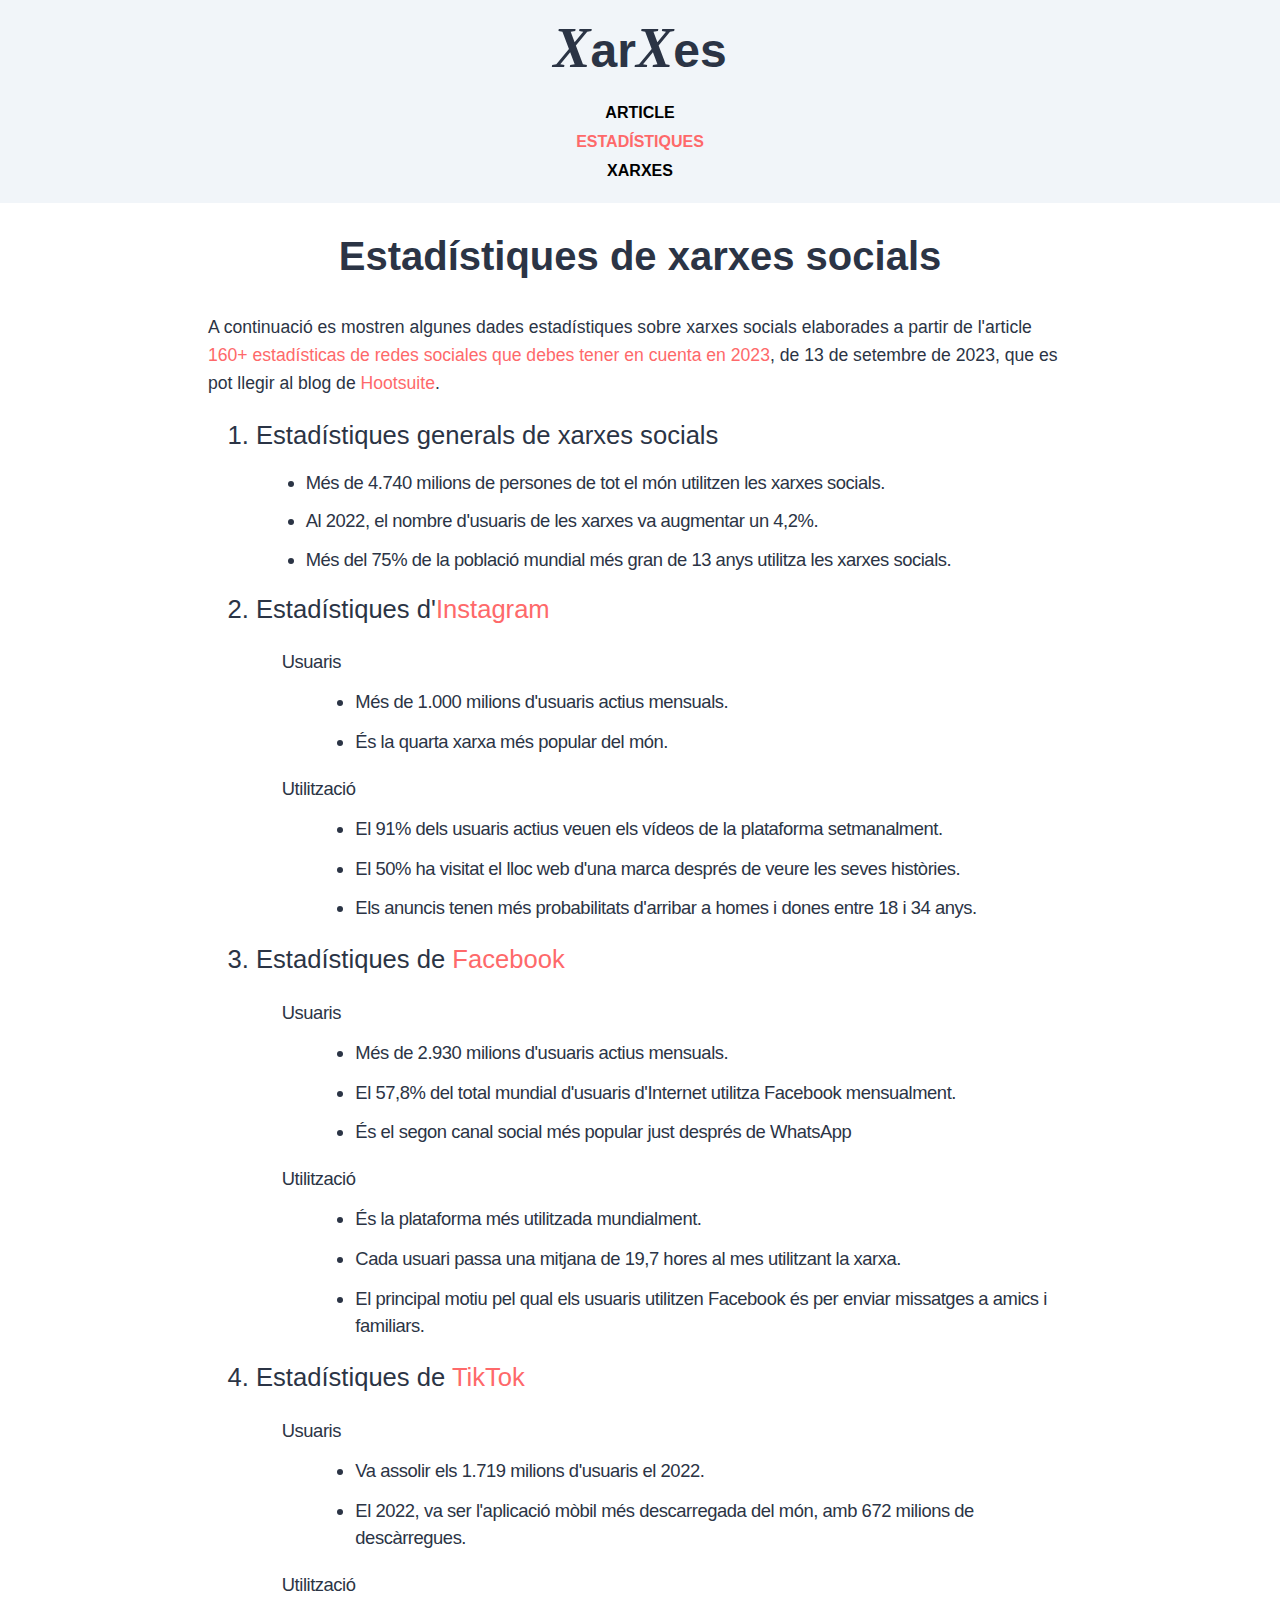
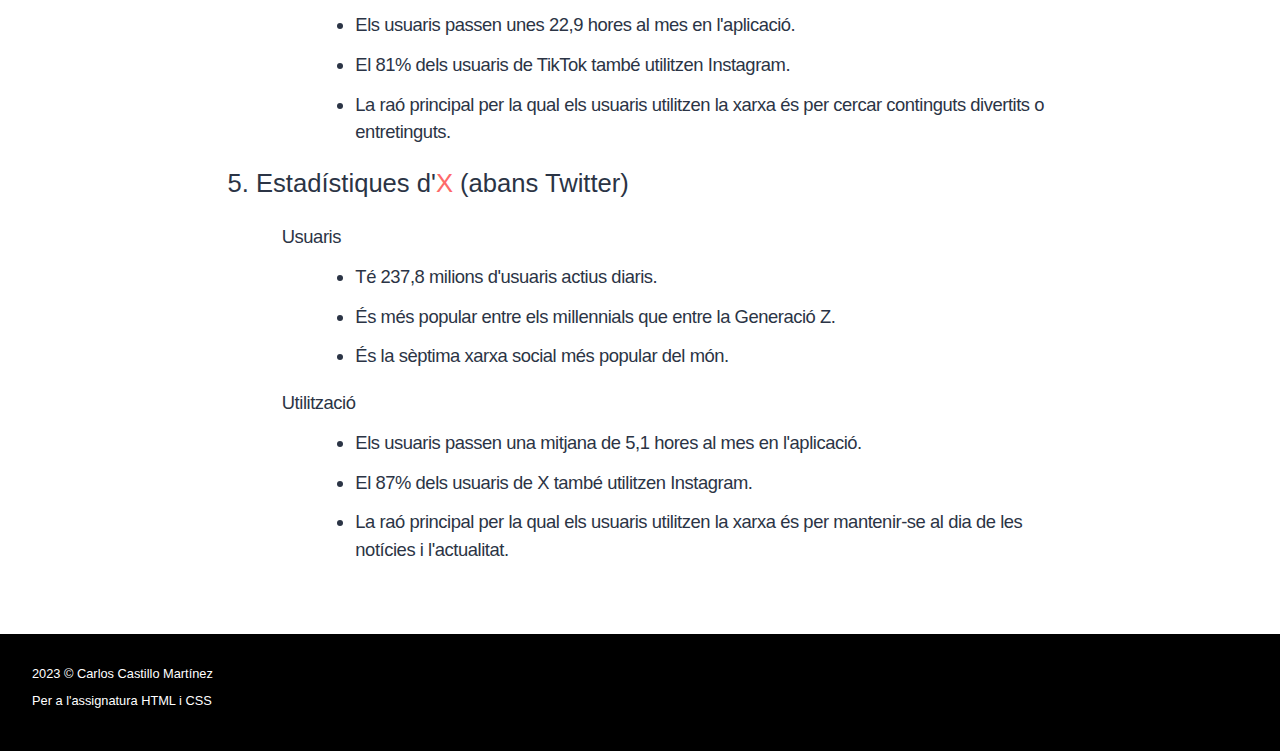
==== estadistiques.html @ ff18bd81 "Complete statistics design page" ====
<!DOCTYPE html>
<html lang="en">
    <head>
        <meta charset="UTF-8" />
        <meta name="viewport" content="width=device-width, initial-scale=1.0" />
        <link rel="stylesheet" href="./css/estils.css">
        <link rel="stylesheet" href="https://cdnjs.cloudflare.com/ajax/libs/font-awesome/6.4.2/css/all.min.css" integrity="sha512-z3gLpd7yknf1YoNbCzqRKc4qyor8gaKU1qmn+CShxbuBusANI9QpRohGBreCFkKxLhei6S9CQXFEbbKuqLg0DA==" crossorigin="anonymous" referrerpolicy="no-referrer" />
        <title>Index</title>
    </head>
    <body>
        <header>
                <a href="index.html" class="logo">
                    <span class="x-letter">X</span>ar<span class="x-letter">X</span>es
                </a>
            <nav>
                <ul>
                    <li><a href="index.html">Article</a></li>
                    <li><a href="estadistiques.html" class="active">Estadístiques</a></li>
                    <li><a href="xarxes.html">Xarxes</a></li>
                </ul>
            </nav>
        </header>

        <main>
            <h1>
                Estadístiques de xarxes socials
            </h1>
            <p class="statistics-subtitle">
                A continuació es mostren algunes dades estadístiques sobre xarxes socials 
                elaborades a partir de l'article <a href="https://blog.hootsuite.com/es/125-estadisticas-de-redes-sociales/" target="_blank">160+ estadísticas de redes sociales que debes tener en 
                cuenta en 2023</a>, de 13 de setembre de 2023, que es pot llegir al blog de <a href="https://blog.hootsuite.com/es/" target="_blank">Hootsuite</a>.
            </p>
            <ol>
                <li>
                    <p>Estadístiques generals de xarxes socials</p>
                    <ul>
                        <li>Més de 4.740 milions de persones de tot el món utilitzen les xarxes 
                            socials.</li>
                        <li>Al 2022, el nombre d'usuaris de les xarxes va augmentar un 4,2%.</li>
                        <li>Més del 75% de la població mundial més gran de 13 anys utilitza les 
                            xarxes socials. </li>
                    </ul>
                </li>
                <li>
                    <p>Estadístiques d'<a href="">Instagram</a></p>
                    <ul>
                        <li class="users">
                            <p><i class="fa-solid fa-user-group"></i>Usuaris</p>
                            <ul>
                                <li>Més de 1.000 milions d'usuaris actius mensuals.</li>
                                <li>És la quarta xarxa més popular del món.</li>
                            </ul>
                        </li>
                        <li class="users">
                            <p><i class="fa-solid fa-user-group"></i>Utilització</p>
                            <ul>
                                <li>El 91% dels usuaris actius veuen els vídeos de la plataforma 
                                    setmanalment.</li>
                                <li>El 50% ha visitat el lloc web d'una marca després de veure les 
                                    seves històries.</li>
                                <li>Els anuncis tenen més probabilitats d'arribar a homes i dones 
                                    entre 18 i 34 anys.</li>
                            </ul>
                        </li>
                    </ul>
                </li>
                <li>
                    <p>Estadístiques de <a href="">Facebook</a></p>
                    <ul>
                        <li class="users">
                            <p><i class="fa-solid fa-user-group"></i>Usuaris</p>
                            <ul>
                                <li>Més de 2.930 milions d'usuaris actius mensuals.</li>
                                <li>El 57,8% del total mundial d'usuaris d'Internet utilitza Facebook 
                                    mensualment.</li>
                                <li>És el segon canal social més popular just després de WhatsApp</li>
                            </ul>
                        </li>
                        <li class="users">
                            <p><i class="fa-solid fa-user-group"></i>Utilització</p>
                            <ul>
                                <li>És la plataforma més utilitzada mundialment.</li>
                                <li>Cada usuari passa una mitjana de 19,7 hores al mes utilitzant la 
                                    xarxa.</li>
                                <li>El principal motiu pel qual els usuaris utilitzen Facebook és per 
                                    enviar missatges a amics i familiars.</li>
                            </ul>
                        </li>
                    </ul>
                </li>
                <li>
                    <p>Estadístiques de <a href="">TikTok</a></p>
                    <ul>
                        <li class="users">
                            <p><i class="fa-solid fa-user-group"></i>Usuaris</p>
                            <ul>
                                <li>Va assolir els 1.719 milions d'usuaris el 2022. </li>
                                <li>El 2022, va ser l'aplicació mòbil més descarregada del món, amb 
                                    672 milions de descàrregues.</li>
                            </ul>
                        </li>
                        <li class="users">
                            <p><i class="fa-solid fa-user-group"></i>Utilització</p>
                            <ul>
                                <li>Els usuaris passen unes 22,9 hores al mes en l'aplicació.</li>
                                <li>El 81% dels usuaris de TikTok també utilitzen Instagram.</li>
                                <li>La raó principal per la qual els usuaris utilitzen la xarxa és per 
                                    cercar continguts divertits o entretinguts. </li>
                            </ul>
                        </li>
                    </ul>
                </li>
                <li>
                    <p>Estadístiques d'<a href="">X</a> (abans Twitter)</p>
                    <ul>
                        <li class="users">
                            <p><i class="fa-solid fa-user-group"></i>Usuaris</p>
                            <ul>
                                <li>Té 237,8 milions d'usuaris actius diaris.</li>
                                <li>És més popular entre els millennials que entre la Generació Z.</li>
                                <li>És la sèptima xarxa social més popular del món.</li>
                            </ul>
                        </li>
                        <li class="users">
                            <p><i class="fa-solid fa-user-group"></i>Utilització</p>
                            <ul>
                                <li>Els usuaris passen una mitjana de 5,1 hores al mes en 
                                    l'aplicació.</li>
                                <li>El 87% dels usuaris de X també utilitzen Instagram.</li>
                                <li>La raó principal per la qual els usuaris utilitzen la xarxa és per 
                                    mantenir-se al dia de les notícies i l'actualitat.</li>
                            </ul>
                        </li>
                    </ul>
                </li>
            </ol>
        </main>
        <footer>
            <p>2023 © Carlos Castillo Martínez</p>
            <p>Per a l'assignatura HTML i CSS</p>
        </footer>
    </body>
</html>
---- css/estils.css ----
/* RESET */

* {
    margin: 0;
    padding: 0;
    box-sizing: border-box;
}

/* VARIABLES */

:root {
    --color-normal: rgb(43,52,69);
    --color-contrast: rgb(254, 105, 106);
    --color-contrast-alpha: rgba(254, 105, 106, 0.5);
}

/* TIPOGRAFIA */

body {
    font-family: Verdana, Tahoma, sans-serif;
    color: var(--color-normal);
}

h1 {
    text-align: center;
}

a {
    color: var(--color-contrast);
    text-decoration: none;
}

a:hover {
    color: rgba(var(--color-contrast), 0.5);
}

a.logo{
    font-size: 3rem;
    font-weight: bold;
    color: var(--color-normal);
}

nav a {
    color: black;
    font-weight: bold;
    text-transform: uppercase;
}


a.logo:hover,
nav a:hover {
    color: var(--color-contrast-alpha);
}

nav a.active {
    color: var(--color-contrast);
}

span.x-letter {
    font-family: Georgia, 'Times New Roman', Times, serif;
    font-style: italic;
    font-size: 3.5rem;
}

h1 {
    font-size: 2.5rem;
    line-height: 1.15;
}

p.author {
    text-align: center;
    font-size: 0.8rem;
}

figure.hero-image figcaption {
    font-size: 1.1rem;
    line-height: 1.6;
}

h2 {
    font-size: 2rem;
}

p {
    font-size: 1.1rem;
    line-height: 1.58;
}

q {
    quotes: "«" "»";
}



blockquote {
    font-family: Georgia, 'Times New Roman', Times, serif;
    font-weight: bold;
    font-style: italic;
    font-size: 1.15rem;
    line-height: 1.5;
    letter-spacing: -0.38px;
}

.font p{
    font-size: 0.875rem;
    line-height: 0.7;
    letter-spacing: -0.02px;
}

footer p {
    color: rgb(255, 255, 255);
    font-size: 0.8rem;
}

/* Estadístiques */

ol>li p{
    font-size: 1.6rem;
}

ol>li::marker {
    font-size: 1.6rem;
}

ol li ul, li.users p {
    font-size: 1.15rem;
    letter-spacing: -0.45px;
}

ol li ul li ul li{
    line-height: 1.5;
}


/* LAYOUT */

/* Article */

header {
    background-color: rgb(241, 245, 249);
    text-align: center;
    padding: 1em 0 1.4em 0;
}

nav {
    margin-top: 1.5em;
}

nav a {
    display: block;
    margin-top: 0.7em;
}

main {
    width: 67.5%;
    max-width: 900px;
    margin: 0 auto;
}

h1 {
    margin-top: 0.75em;
}

p.author {
    margin-top: 1.2em;
}

figure.hero-image {
    margin-top: 2em;
    
}

figure.hero-image figcaption {
    width: 79.6%;
    margin: 1.95em auto 0 auto;
    padding-bottom: 1em;
}

h2 {
    margin-top: 0.4em;
}

p {
    margin-top: 1em;
}

abbr {
    text-underline-offset: 3px;
}

blockquote {
    border-left: 8px solid var(--color-contrast);
    margin-top: 0.8em;
    margin-left: 2.35em;
    padding-left: 0.8em;
    width: 90%;
}

.font {
    margin-top: 2.6em;
}


footer {
    background-color: rgb(0, 0, 0);
    margin-top: 4.4em;
    padding: 1.5em 2em 2.5em 2em;
}

footer p {
    margin-top: 0.5em;
}

/* Estadístiques */

.statistics-subtitle {
    margin-top: 2em;
    margin-bottom: 0;
}

ol>li {
    margin-top: -0.5em;
    margin-left: 3em;
    
}

ul li {
    list-style-type: disc;
}

ol li ul li{
    margin-top: 0.9em;
    margin-left: 2.7em;
}

ol li ul li ul li{
    margin-top: 0.65em;
}

li.users {
    list-style-type: none; 
    margin-top: 0.8em;
}

li.users:nth-child(2) {
    margin-top: 0.8em;
}

li.users p {
    margin-left: -1.4em;
}

i {
    transform: scaleX(-1) scale(0.7);
    margin-right: 0.1em;

}
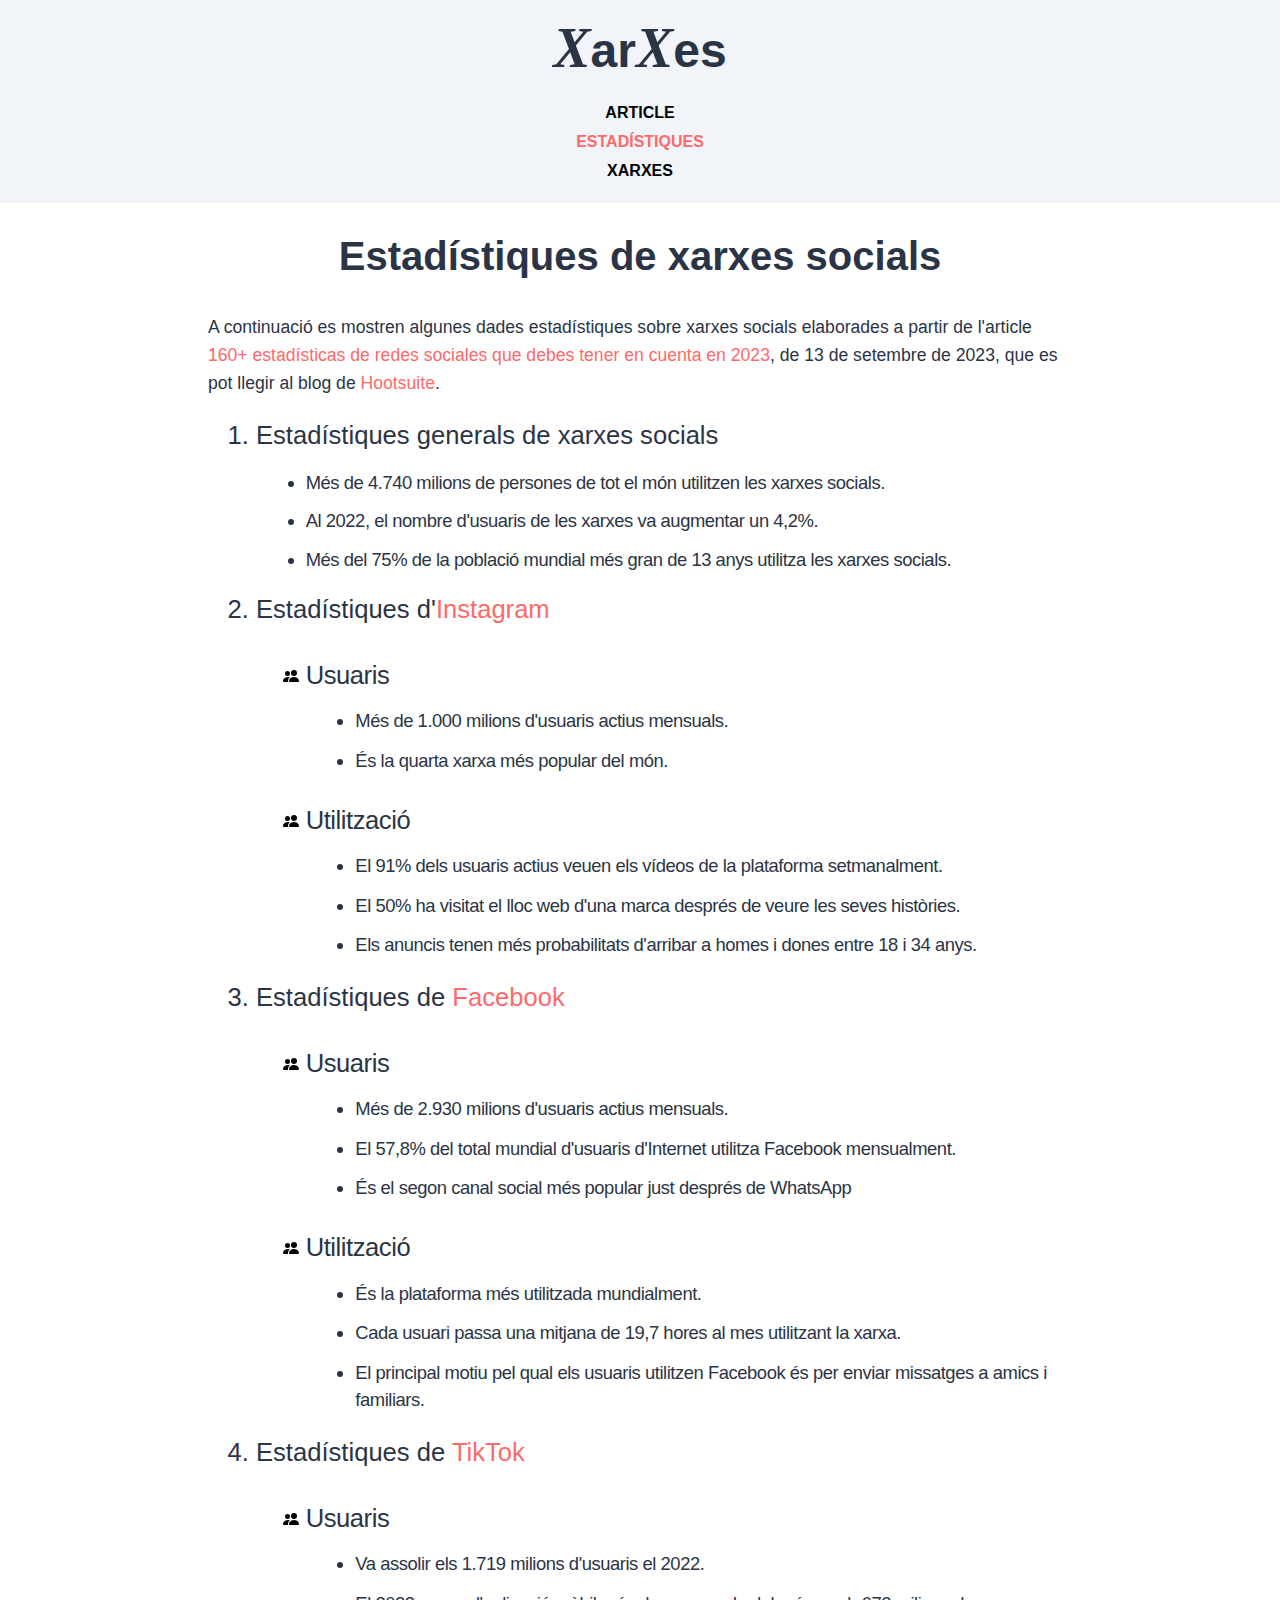
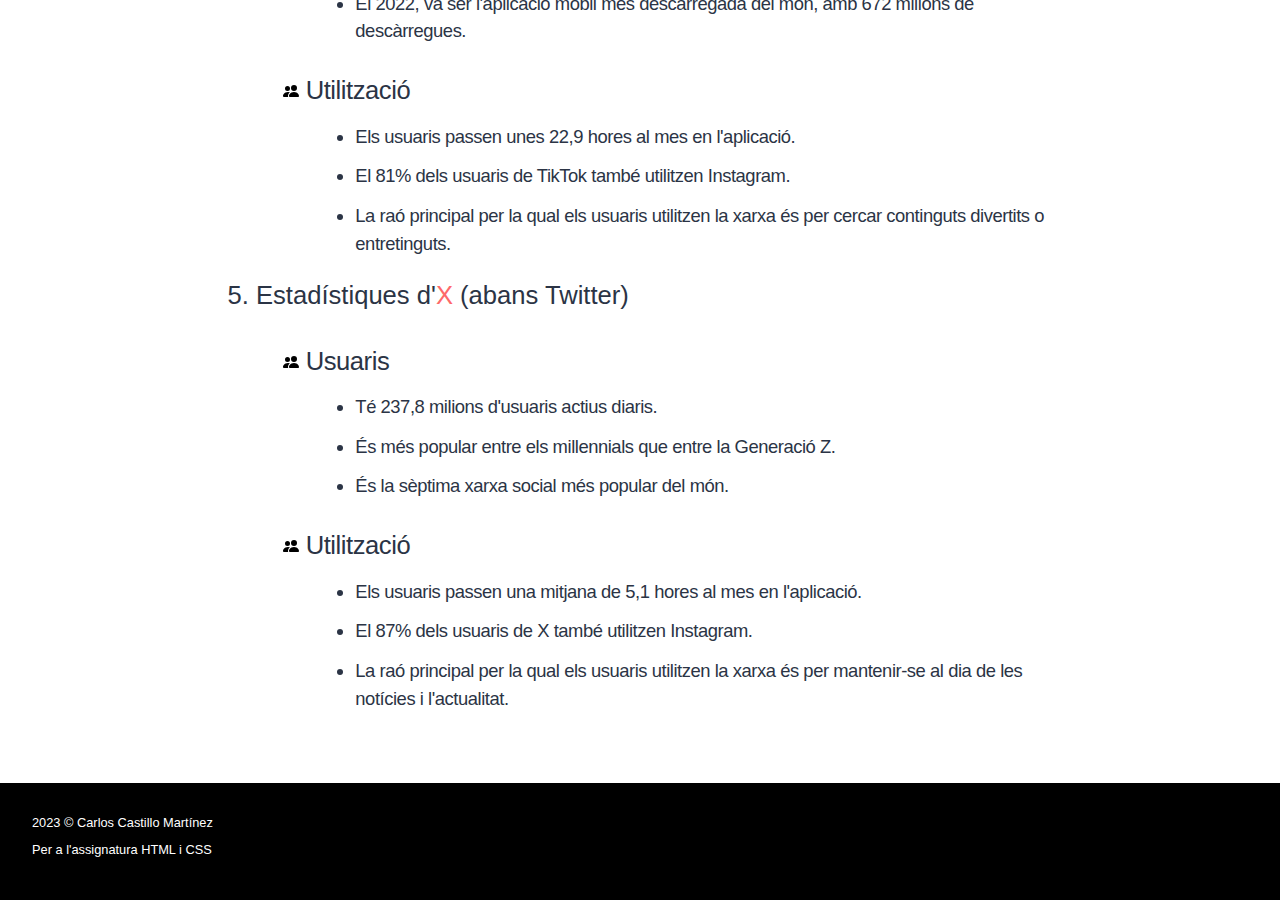
==== commit 66503062: "Solve lists image bullets issue" ====
--- a/estadistiques.html
+++ b/estadistiques.html
@@ -4,8 +4,7 @@
         <meta charset="UTF-8" />
         <meta name="viewport" content="width=device-width, initial-scale=1.0" />
         <link rel="stylesheet" href="./css/estils.css">
-        <link rel="stylesheet" href="https://cdnjs.cloudflare.com/ajax/libs/font-awesome/6.4.2/css/all.min.css" integrity="sha512-z3gLpd7yknf1YoNbCzqRKc4qyor8gaKU1qmn+CShxbuBusANI9QpRohGBreCFkKxLhei6S9CQXFEbbKuqLg0DA==" crossorigin="anonymous" referrerpolicy="no-referrer" />
-        <title>Index</title>
+        <title>Estadístiques de xarxes socials</title>
     </head>
     <body>
         <header>
@@ -42,17 +41,17 @@
                     </ul>
                 </li>
                 <li>
-                    <p>Estadístiques d'<a href="">Instagram</a></p>
-                    <ul>
-                        <li class="users">
-                            <p><i class="fa-solid fa-user-group"></i>Usuaris</p>
+                    <p>Estadístiques d'<a href="./xarxes.html#instagram">Instagram</a></p>
+                    <ul class="users">
+                        <li>
+                            <p>Usuaris</p>
                             <ul>
                                 <li>Més de 1.000 milions d'usuaris actius mensuals.</li>
                                 <li>És la quarta xarxa més popular del món.</li>
                             </ul>
                         </li>
-                        <li class="users">
-                            <p><i class="fa-solid fa-user-group"></i>Utilització</p>
+                        <li>
+                            <p>Utilització</p>
                             <ul>
                                 <li>El 91% dels usuaris actius veuen els vídeos de la plataforma 
                                     setmanalment.</li>
@@ -65,10 +64,10 @@
                     </ul>
                 </li>
                 <li>
-                    <p>Estadístiques de <a href="">Facebook</a></p>
-                    <ul>
-                        <li class="users">
-                            <p><i class="fa-solid fa-user-group"></i>Usuaris</p>
+                    <p>Estadístiques de <a href="./xarxes.html#facebook">Facebook</a></p>
+                    <ul class="users">
+                        <li>
+                            <p>Usuaris</p>
                             <ul>
                                 <li>Més de 2.930 milions d'usuaris actius mensuals.</li>
                                 <li>El 57,8% del total mundial d'usuaris d'Internet utilitza Facebook 
@@ -76,8 +75,8 @@
                                 <li>És el segon canal social més popular just després de WhatsApp</li>
                             </ul>
                         </li>
-                        <li class="users">
-                            <p><i class="fa-solid fa-user-group"></i>Utilització</p>
+                        <li>
+                            <p>Utilització</p>
                             <ul>
                                 <li>És la plataforma més utilitzada mundialment.</li>
                                 <li>Cada usuari passa una mitjana de 19,7 hores al mes utilitzant la 
@@ -89,18 +88,18 @@
                     </ul>
                 </li>
                 <li>
-                    <p>Estadístiques de <a href="">TikTok</a></p>
-                    <ul>
-                        <li class="users">
-                            <p><i class="fa-solid fa-user-group"></i>Usuaris</p>
+                    <p>Estadístiques de <a href="./xarxes.html#tiktok">TikTok</a></p>
+                    <ul class="users">
+                        <li>
+                            <p>Usuaris</p>
                             <ul>
                                 <li>Va assolir els 1.719 milions d'usuaris el 2022. </li>
                                 <li>El 2022, va ser l'aplicació mòbil més descarregada del món, amb 
                                     672 milions de descàrregues.</li>
                             </ul>
                         </li>
-                        <li class="users">
-                            <p><i class="fa-solid fa-user-group"></i>Utilització</p>
+                        <li>
+                            <p>Utilització</p>
                             <ul>
                                 <li>Els usuaris passen unes 22,9 hores al mes en l'aplicació.</li>
                                 <li>El 81% dels usuaris de TikTok també utilitzen Instagram.</li>
@@ -111,18 +110,18 @@
                     </ul>
                 </li>
                 <li>
-                    <p>Estadístiques d'<a href="">X</a> (abans Twitter)</p>
-                    <ul>
-                        <li class="users">
-                            <p><i class="fa-solid fa-user-group"></i>Usuaris</p>
+                    <p>Estadístiques d'<a href="./xarxes.html#twitter">X</a> (abans Twitter)</p>
+                    <ul class="users">
+                        <li>
+                            <p>Usuaris</p>
                             <ul>
                                 <li>Té 237,8 milions d'usuaris actius diaris.</li>
                                 <li>És més popular entre els millennials que entre la Generació Z.</li>
                                 <li>És la sèptima xarxa social més popular del món.</li>
                             </ul>
                         </li>
-                        <li class="users">
-                            <p><i class="fa-solid fa-user-group"></i>Utilització</p>
+                        <li>
+                            <p>Utilització</p>
                             <ul>
                                 <li>Els usuaris passen una mitjana de 5,1 hores al mes en 
                                     l'aplicació.</li>
--- a/css/estils.css
+++ b/css/estils.css
@@ -1,4 +1,3 @@
-
 /* RESET */
 
 * {
@@ -10,7 +9,7 @@
 /* VARIABLES */
 
 :root {
-    --color-normal: rgb(43,52,69);
+    --color-normal: rgb(43, 52, 69);
     --color-contrast: rgb(254, 105, 106);
     --color-contrast-alpha: rgba(254, 105, 106, 0.5);
 }
@@ -35,7 +34,7 @@
     color: rgba(var(--color-contrast), 0.5);
 }
 
-a.logo{
+a.logo {
     font-size: 3rem;
     font-weight: bold;
     color: var(--color-normal);
@@ -47,7 +46,6 @@
     text-transform: uppercase;
 }
 
-
 a.logo:hover,
 nav a:hover {
     color: var(--color-contrast-alpha);
@@ -58,7 +56,7 @@
 }
 
 span.x-letter {
-    font-family: Georgia, 'Times New Roman', Times, serif;
+    font-family: Georgia, "Times New Roman", Times, serif;
     font-style: italic;
     font-size: 3.5rem;
 }
@@ -91,10 +89,8 @@
     quotes: "«" "»";
 }
 
-
-
 blockquote {
-    font-family: Georgia, 'Times New Roman', Times, serif;
+    font-family: Georgia, "Times New Roman", Times, serif;
     font-weight: bold;
     font-style: italic;
     font-size: 1.15rem;
@@ -102,7 +98,7 @@
     letter-spacing: -0.38px;
 }
 
-.font p{
+.font p {
     font-size: 0.875rem;
     line-height: 0.7;
     letter-spacing: -0.02px;
@@ -115,23 +111,23 @@
 
 /* Estadístiques */
 
-ol>li p{
+ol > li p {
     font-size: 1.6rem;
 }
 
-ol>li::marker {
+ol > li::marker {
     font-size: 1.6rem;
 }
 
-ol li ul, li.users p {
+ol li ul,
+li.users p {
     font-size: 1.15rem;
     letter-spacing: -0.45px;
 }
 
-ol li ul li ul li{
+ol li ul li ul li {
     line-height: 1.5;
 }
-
 
 /* LAYOUT */
 
@@ -168,7 +164,6 @@
 
 figure.hero-image {
     margin-top: 2em;
-    
 }
 
 figure.hero-image figcaption {
@@ -201,7 +196,6 @@
     margin-top: 2.6em;
 }
 
-
 footer {
     background-color: rgb(0, 0, 0);
     margin-top: 4.4em;
@@ -219,40 +213,52 @@
     margin-bottom: 0;
 }
 
-ol>li {
+ol li {
     margin-top: -0.5em;
     margin-left: 3em;
-    
-}
-
-ul li {
+}
+
+ol li ul {
     list-style-type: disc;
-}
-
-ol li ul li{
+    list-style-image: none;
+}
+
+ol li ul li {
     margin-top: 0.9em;
     margin-left: 2.7em;
 }
 
-ol li ul li ul li{
+ol li ul li ul li {
     margin-top: 0.65em;
 }
 
-li.users {
-    list-style-type: none; 
+ul.users {
+    list-style-image: url(../img/users.svg);
     margin-top: 0.8em;
 }
 
-li.users:nth-child(2) {
-    margin-top: 0.8em;
-}
-
-li.users p {
-    margin-left: -1.4em;
-}
-
-i {
-    transform: scaleX(-1) scale(0.7);
-    margin-right: 0.1em;
-
-}+/* Xarxes */
+
+.xarxa-social {
+    margin-top: 1.7em;
+}
+
+.xarxa-social p:first-of-type {
+    margin-top: 0.2em;
+}
+
+.xarxa-social figure {
+    margin-top: 1em;
+    text-align: center;
+}
+
+.xarxa-social figcaption {
+    font-size: 0.71rem;
+    margin-top: 1.2em;
+}
+
+.xarxa-social > a:last-of-type {
+    font-size: 0.8rem;
+    display: block;
+    margin-top: 1.6em;
+}
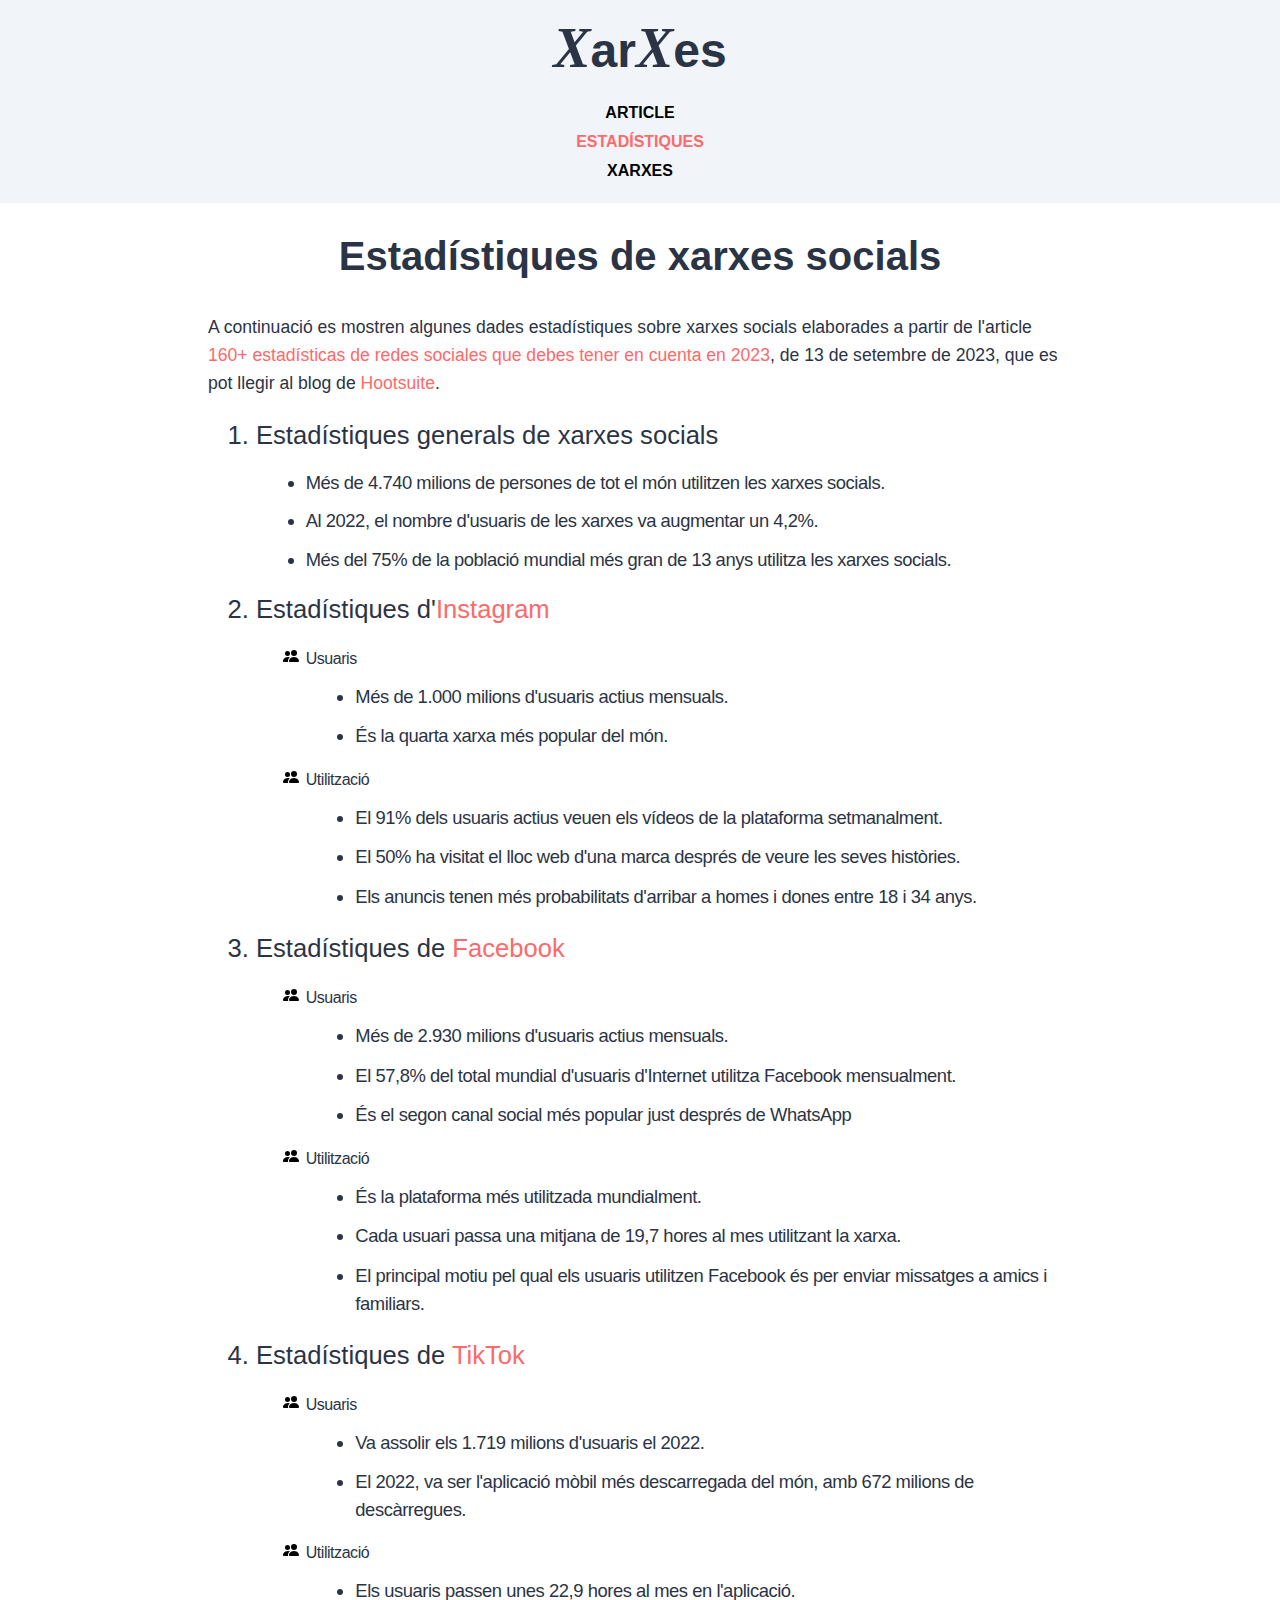
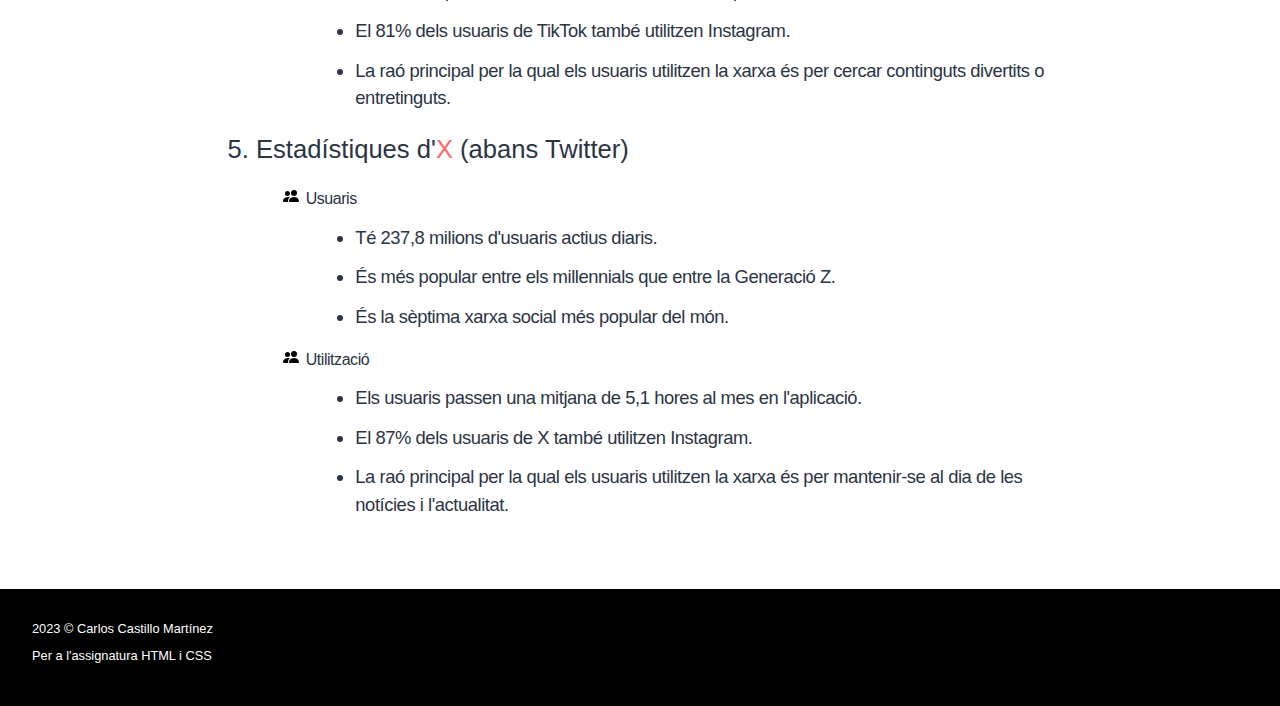
==== commit b3dbad4e: "Complete project" ====
--- a/estadistiques.html
+++ b/estadistiques.html
@@ -1,8 +1,8 @@
 <!DOCTYPE html>
-<html lang="en">
+<html lang="ca">
     <head>
-        <meta charset="UTF-8" />
-        <meta name="viewport" content="width=device-width, initial-scale=1.0" />
+        <meta charset="UTF-8">
+        <meta name="viewport" content="width=device-width, initial-scale=1.0">
         <link rel="stylesheet" href="./css/estils.css">
         <title>Estadístiques de xarxes socials</title>
     </head>
--- a/css/estils.css
+++ b/css/estils.css
@@ -16,6 +16,8 @@
 
 /* TIPOGRAFIA */
 
+/* Article */
+
 body {
     font-family: Verdana, Tahoma, sans-serif;
     color: var(--color-normal);
@@ -31,7 +33,7 @@
 }
 
 a:hover {
-    color: rgba(var(--color-contrast), 0.5);
+    color: var(--color-contrast-alpha);
 }
 
 a.logo {
@@ -106,6 +108,32 @@
 
 footer p {
     color: rgb(255, 255, 255);
+    font-size: 0.8rem;
+}
+
+/* Estadístiques */
+
+ul.users p {
+    font-size: 1rem;
+}
+
+/* Xarxes */
+
+dt {
+    font-family: Georgia, "Times New Roman", Times, serif;
+    font-size: 1.3rem;
+    font-weight: bold;
+}
+
+dd figure {
+    text-align: center;
+}
+
+dd figcaption {
+    font-size: 0.71rem;
+}
+
+dd > a:last-of-type {
     font-size: 0.8rem;
 }
 
@@ -234,31 +262,31 @@
 
 ul.users {
     list-style-image: url(../img/users.svg);
-    margin-top: 0.8em;
 }
 
 /* Xarxes */
 
-.xarxa-social {
-    margin-top: 1.7em;
-}
-
-.xarxa-social p:first-of-type {
+dt {
+    margin-top: 1.4em;
+}
+
+dd {
+    margin-top: 0em;
+}
+
+dd p:first-of-type {
     margin-top: 0.2em;
 }
 
-.xarxa-social figure {
+dd figure {
     margin-top: 1em;
-    text-align: center;
-}
-
-.xarxa-social figcaption {
-    font-size: 0.71rem;
+}
+
+dd figcaption {
     margin-top: 1.2em;
 }
 
-.xarxa-social > a:last-of-type {
-    font-size: 0.8rem;
+dd > a:last-of-type {
     display: block;
     margin-top: 1.6em;
 }
